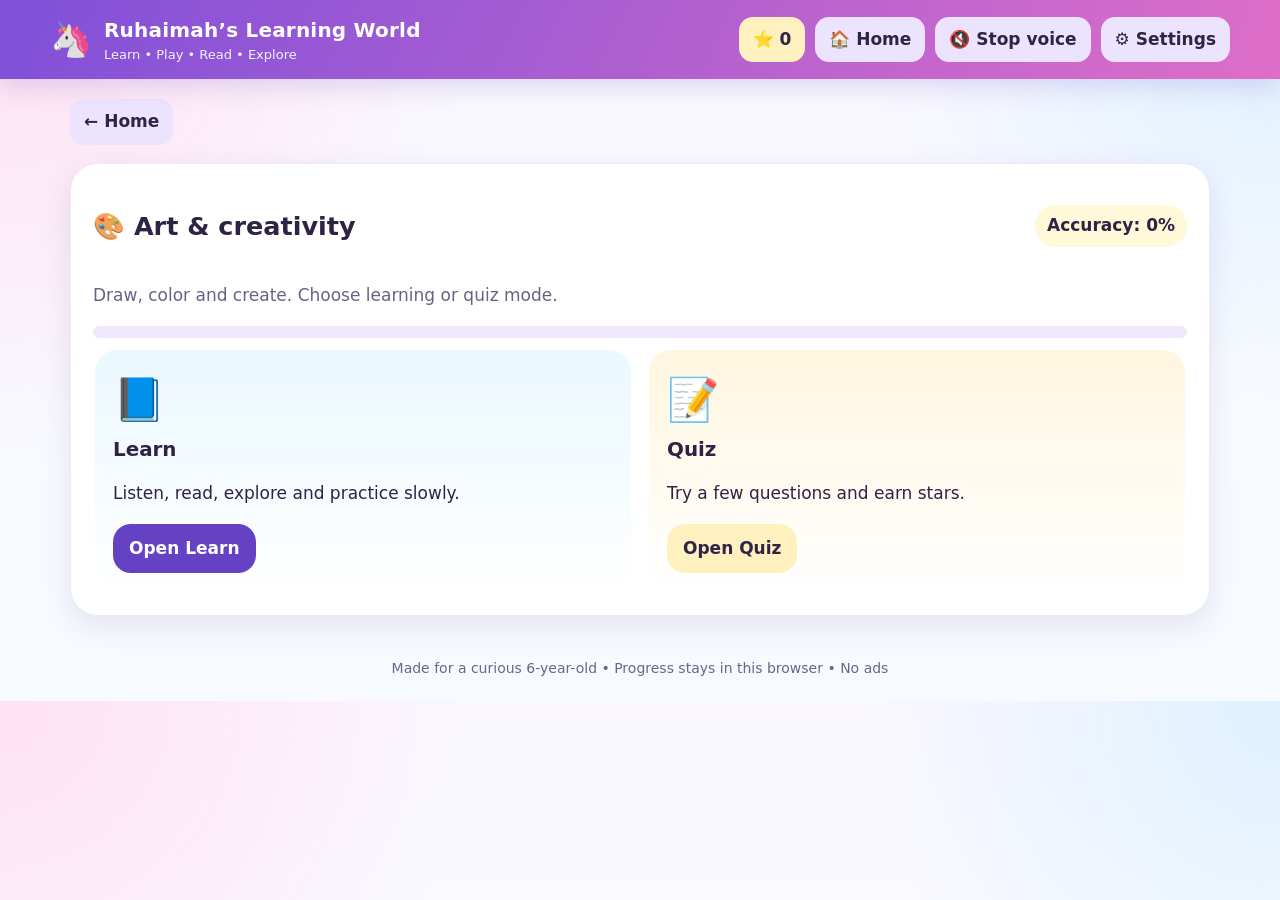
==== art.html @ 1693e175 "Add files via upload" ====
<!doctype html>
<html lang="en">
<head>
<meta charset="utf-8" />
<meta name="viewport" content="width=device-width, initial-scale=1" />
<title>Art | Ruhaimah’s Learning World</title>
<link rel="stylesheet" href="style.css">
</head>
<body data-subject="art">
<header>
  <div class="topbar">
    <div class="brand">
      <div class="logo">🦄</div>
      <div>
        <div class="title">Ruhaimah’s Learning World</div>
        <div class="sub">Learn • Play • Read • Explore</div>
      </div>
    </div>
    <div class="top-actions">
      <button class="btn small gold" id="starsBtn" onclick="openDashboard()">⭐ 0</button>
      <button class="btn small" onclick="goHome()">🏠 Home</button>
      <button class="btn small" onclick="stopSpeaking()">🔇 Stop voice</button><button class="btn small" onclick="renderSettings()">⚙️ Settings</button>
    </div>
  </div>
</header>
<main id="app"></main>
<div id="toast" class="toast"></div>
<footer>Made for a curious 6-year-old • Progress stays in this browser • No ads</footer>
<script src="app.js"></script>
</body>
</html>
---- style.css ----
:root{
    --bg:#f8f5ff;--ink:#2e2345;--muted:#6b6185;--pink:#ffd8ef;--lav:#eadfff;--blue:#dff3ff;--mint:#ddf6ea;--gold:#fff0c9;--card:#ffffff;--shadow:0 10px 30px rgba(82,57,130,.12);
  }
  *{box-sizing:border-box}
  html,body{margin:0;padding:0;background:
    radial-gradient(circle at top left,#ffe1f2 0,transparent 32%),
    radial-gradient(circle at top right,#dff1ff 0,transparent 28%),
    linear-gradient(180deg,#faf7ff,#f7fbff 70%);
    color:var(--ink);font:17px/1.5 system-ui,-apple-system,Segoe UI,Roboto,sans-serif}
  button,input,select,textarea{font:inherit}
  a{color:#5d3fb6}
  header{position:sticky;top:0;z-index:20;background:linear-gradient(115deg,#7f50d9,#de6ec8);color:#fff;padding:14px 18px;box-shadow:0 8px 24px rgba(93,63,182,.18)}
  .topbar{max-width:1180px;margin:0 auto;display:flex;gap:14px;align-items:center;justify-content:space-between;flex-wrap:wrap}
  .brand{display:flex;align-items:center;gap:12px}
  .brand .logo{font-size:34px}
  .brand .title{font-weight:800;font-size:20px;letter-spacing:.2px}
  .brand .sub{font-size:13px;opacity:.92}
  .top-actions{display:flex;gap:10px;align-items:center;flex-wrap:wrap}
  main{max-width:1180px;margin:0 auto;padding:20px}
  .hero{background:linear-gradient(135deg,#fde3f5,#e7ebff 56%,#dcf8ec);border:2px solid #fff;border-radius:32px;padding:26px;box-shadow:var(--shadow);position:relative;overflow:hidden}
  .hero::after{content:'🦄';position:absolute;right:2%;bottom:-4%;font-size:min(18vw,180px);opacity:.9}
  .hero h1{font-size:clamp(30px,4.7vw,54px);margin:0 0 8px;max-width:75%}
  .hero p{max-width:68%;margin:0;color:#4b4168}
  .hero-buttons,.row-buttons{display:flex;gap:12px;flex-wrap:wrap;margin-top:18px}
  .panel{background:var(--card);border-radius:28px;padding:22px;box-shadow:var(--shadow);margin-top:18px;border:1px solid #f0e8ff}
  .section-title{display:flex;align-items:center;gap:10px;justify-content:space-between;flex-wrap:wrap}
  h2,h3{margin:.2em 0 .4em}
  .muted{color:var(--muted)}
  .grid{display:grid;gap:14px}
  .subject-grid{grid-template-columns:repeat(auto-fit,minmax(200px,1fr));margin-top:18px}
  .subject-card{background:linear-gradient(180deg,#fff,#faf8ff);border:2px solid #fff;padding:16px;border-radius:22px;box-shadow:0 6px 0 rgba(98,81,140,.08);cursor:pointer;text-align:left;transition:transform .14s ease, box-shadow .14s ease}
  .subject-card:hover{transform:translateY(-2px);box-shadow:0 10px 20px rgba(98,81,140,.12)}
  .subject-card .emoji{font-size:38px;display:block;margin-bottom:8px}
  .subject-card small{display:block;color:var(--muted);margin-top:6px}
  .stat-grid{grid-template-columns:repeat(auto-fit,minmax(150px,1fr));margin-top:12px}
  .stat{background:#faf7ff;border-radius:20px;padding:16px;border:1px solid #eee4ff}
  .stat b{font-size:26px;display:block}
  .btn{border:0;border-radius:18px;padding:12px 16px;font-weight:800;cursor:pointer;min-height:48px;color:#2f2447;background:#ece4ff}
  .btn:hover{filter:brightness(.98)}
  .btn.primary{background:#6542c4;color:#fff}
  .btn.secondary{background:#dbf3e8}
  .btn.warn{background:#ffe4db}
  .btn.gold{background:#fff0bf}
  .btn.small{padding:10px 14px;min-height:42px;border-radius:14px}
  .pill{display:inline-flex;align-items:center;gap:8px;padding:8px 12px;border-radius:999px;background:#fff8d9;font-weight:700}
  .crumbs{display:flex;gap:10px;flex-wrap:wrap;margin-bottom:10px}
  .learn-quiz{display:grid;grid-template-columns:repeat(auto-fit,minmax(240px,1fr));gap:14px;margin-top:10px}
  .mode-card{padding:18px;border-radius:24px;border:2px solid #fff;background:linear-gradient(180deg,#fff,#fafcff)}
  .mode-card.learn{background:linear-gradient(180deg,#eaf8ff,#ffffff)}
  .mode-card.quiz{background:linear-gradient(180deg,#fff6df,#ffffff)}
  .bigicon{font-size:42px}
  .lesson-grid{display:grid;grid-template-columns:repeat(auto-fit,minmax(180px,1fr));gap:12px;margin-top:12px}
  .lesson-card{background:#faf7ff;border-radius:20px;padding:14px;border:1px solid #efe6ff}
  .story-box{background:#fff8de;border-radius:18px;padding:18px;font-size:1.18rem;line-height:1.7}
  .choice-grid{display:grid;gap:10px;margin:16px 0}
  .choice{width:100%;text-align:left;background:#f3efff;border:2px solid #e8ddff;border-radius:16px;padding:14px;cursor:pointer;font-weight:700}
  .choice.good{background:#dcf8e2;border-color:#afe5bf}
  .choice.bad{background:#ffe1de;border-color:#f5b8b1}
  .feedback{min-height:28px;font-weight:800}
  .progress{height:12px;background:#efe8fa;border-radius:999px;overflow:hidden;margin:6px 0 10px}
  .progress > i{display:block;height:100%;background:linear-gradient(90deg,#52c48e,#3ca7cf);width:0}
  .tabs{display:flex;gap:10px;flex-wrap:wrap;margin:10px 0}
  .tab{background:#f4efff;border:1px solid #eadfff;border-radius:16px;padding:10px 14px;cursor:pointer;font-weight:700}
  .tab.active{background:#6542c4;color:#fff;border-color:#6542c4}
  .toolbar{display:flex;gap:10px;flex-wrap:wrap;align-items:center;margin-top:10px}
  .map-card{background:#eaf7ff;border-radius:22px;padding:14px;overflow:auto}
  .legend{display:flex;gap:8px;flex-wrap:wrap;margin-top:10px}
  .legend .chip{display:inline-block;padding:6px 10px;border-radius:999px;font-size:14px;font-weight:700}
  .planet-row{display:flex;gap:14px;overflow:auto;padding:8px 0}
  .planet{min-width:120px;background:#19204c;color:#fff;border-radius:22px;padding:12px;text-align:center;border:2px solid #273170}
  .orb{width:56px;height:56px;border-radius:50%;margin:4px auto 10px;box-shadow:inset -10px -8px 14px rgba(0,0,0,.28),0 0 10px rgba(255,255,255,.25)}
  .body-wrap{display:grid;grid-template-columns:minmax(260px,440px) 1fr;gap:18px;align-items:start}
  .svg-box{background:#eef9ff;border-radius:24px;padding:16px}
  .label-list{display:grid;grid-template-columns:repeat(auto-fit,minmax(150px,1fr));gap:10px}
  .body-btn{padding:12px;border-radius:16px;border:1px solid #e3dbff;background:#faf7ff;font-weight:700;cursor:pointer;text-align:left}
  .body-btn.active{background:#dcf8e2;border-color:#afe5bf}
  .canvas-wrap{border:2px dashed #e7d8ff;border-radius:18px;padding:10px;background:#fff}
  canvas{width:100%;max-width:640px;touch-action:none;border:2px solid #e5ddf7;border-radius:18px;background:#fff}
  .alphabet-grid{display:grid;grid-template-columns:repeat(auto-fit,minmax(90px,1fr));gap:10px}
  .alphabet-grid button{padding:14px 10px;border-radius:18px;background:#e4f7ea;border:1px solid #d3efdd;font-size:30px;font-weight:800;cursor:pointer}
  .rhyme-card{background:#fff8de;border:1px solid #ffedbd;border-radius:20px;padding:16px}
  .rhyme-card pre{white-space:pre-wrap;font:inherit;line-height:1.7;margin:0}
  .checklist{display:grid;gap:8px}
  .check{display:flex;align-items:center;gap:10px;padding:10px 12px;border-radius:14px;background:#f8f5ff}
  .toast{position:fixed;right:18px;bottom:18px;background:#31254b;color:#fff;padding:12px 16px;border-radius:14px;box-shadow:0 10px 22px rgba(0,0,0,.18);opacity:0;transform:translateY(12px);transition:.22s;pointer-events:none}
  .toast.show{opacity:1;transform:translateY(0)}
  .settings-grid{display:grid;grid-template-columns:repeat(auto-fit,minmax(220px,1fr));gap:14px}
  .tiny{font-size:13px;color:var(--muted)}
  .inline-select{padding:10px 12px;border-radius:14px;border:1px solid #ddd3f5;background:#fff}
  .skeleton-tip{background:#effbf2;border-radius:16px;padding:12px}
  footer{text-align:center;padding:22px;color:#6d6488;font-size:14px}
  @media (max-width:900px){.hero h1,.hero p{max-width:100%}.hero::after{opacity:.25;font-size:88px;bottom:2%;right:4%}.body-wrap{grid-template-columns:1fr}.brand .sub{display:none}}
  @media (max-width:560px){main{padding:14px}header{padding:12px}.hero{padding:20px}.subject-grid{grid-template-columns:1fr 1fr}.top-actions{width:100%;justify-content:space-between}}
.story-grid{grid-template-columns:repeat(auto-fit,minmax(200px,1fr))}.story-tile,.planet-card{border:2px solid white;border-radius:22px;background:#f5efff;padding:10px;cursor:pointer;text-align:left;overflow:hidden}.story-tile strong,.story-tile small,.planet-card strong,.planet-card small{display:block;padding:4px 8px}.story-art{display:block;width:100%;border-radius:16px}.story-layout{display:grid;grid-template-columns:1fr 1fr;gap:18px;align-items:start}.story-line{display:block;border:0;background:transparent;text-align:left;padding:10px 6px;cursor:pointer;width:100%;font-size:clamp(20px,3vw,27px);color:#30254b}.story-line:hover{background:#ffefbb;border-radius:10px}.story-line span{font-size:15px}.planet-grid{grid-template-columns:repeat(auto-fit,minmax(155px,1fr));margin-top:14px}.planet-card{background:#1c244a;color:white;text-align:center}.planet-picture{width:100%;max-width:155px;display:block;margin:auto}.planet-card small{color:#e2e9ff;font-size:14px}.space-intro{display:flex;align-items:center;gap:16px;background:#eaf5ff;padding:16px;border-radius:20px}.fact{padding:15px;background:#f4efff;border-radius:18px;margin:12px 0}button:focus-visible{outline:3px solid #e49d32;outline-offset:2px}button:disabled{cursor:default;opacity:.7}button[hidden]{display:none!important}@media(max-width:650px){.story-layout{grid-template-columns:1fr}.story-grid{grid-template-columns:repeat(2,minmax(0,1fr))}.planet-grid{grid-template-columns:repeat(2,minmax(0,1fr))}}

.play-stars{display:flex;gap:8px;flex-wrap:wrap;margin:16px 0}.play-stars button{font-size:32px}.mini-board{display:grid;grid-template-columns:repeat(5,1fr);max-width:320px;margin:12px 0}.mini-board button{aspect-ratio:1;border-radius:0;font-size:30px;padding:0}.btn:disabled{opacity:.6}button:focus-visible{outline:3px solid #7353c9;outline-offset:3px}
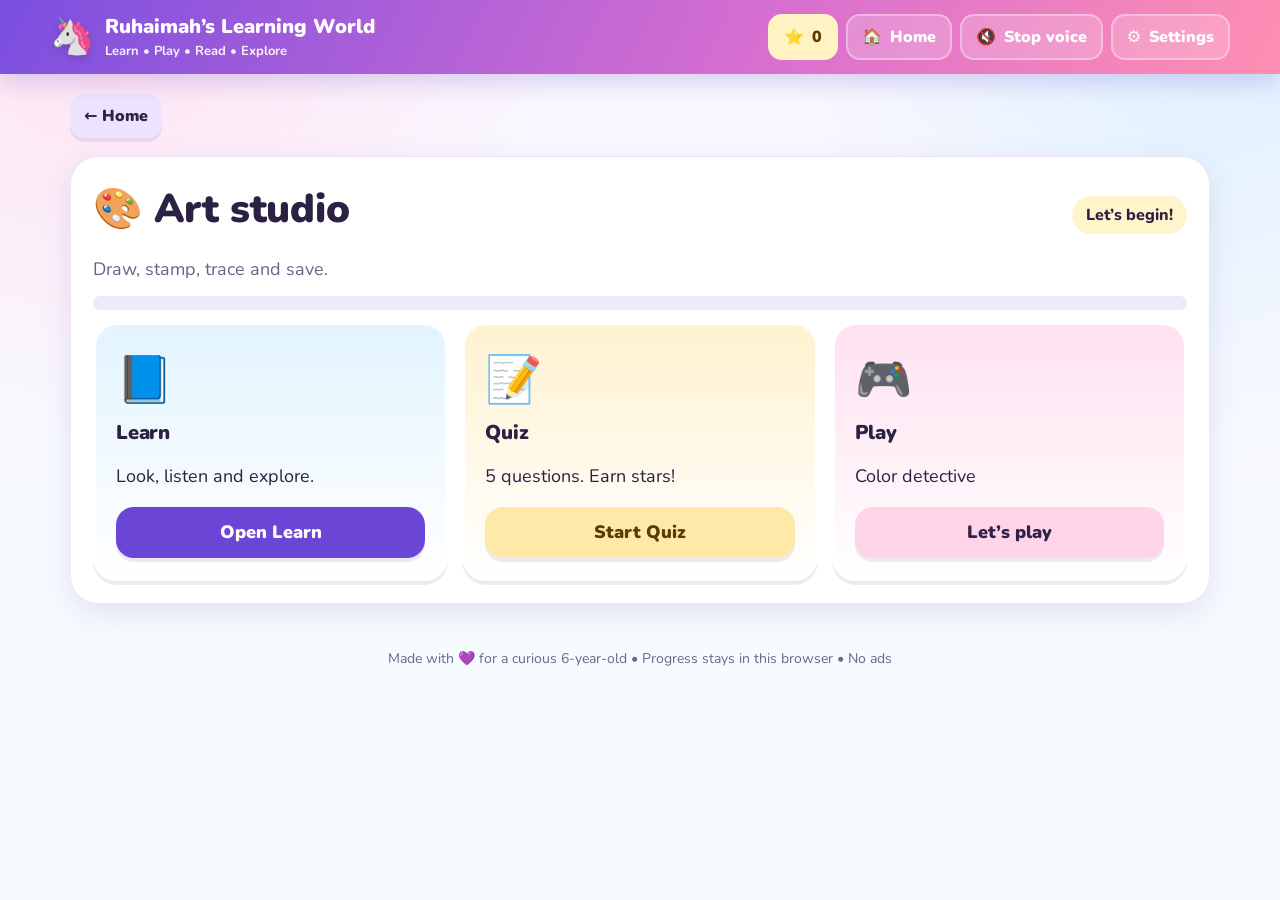
==== commit b0f2d668: "Add files via upload" ====
--- a/art.html
+++ b/art.html
@@ -1,31 +1,34 @@
 <!doctype html>
 <html lang="en">
 <head>
-<meta charset="utf-8" />
-<meta name="viewport" content="width=device-width, initial-scale=1" />
+<meta charset="utf-8">
+<meta name="viewport" content="width=device-width, initial-scale=1, viewport-fit=cover">
+<meta name="theme-color" content="#7b4fe0">
 <title>Art | Ruhaimah’s Learning World</title>
+<link rel="icon" href="data:image/svg+xml,<svg xmlns=%22http://www.w3.org/2000/svg%22 viewBox=%220 0 100 100%22><text y=%22.9em%22 font-size=%2290%22>🦄</text></svg>">
+<link rel="preconnect" href="https://fonts.googleapis.com">
+<link rel="preconnect" href="https://fonts.gstatic.com" crossorigin>
+<link href="https://fonts.googleapis.com/css2?family=Nunito:wght@600;700;800;900&display=swap" rel="stylesheet">
 <link rel="stylesheet" href="style.css">
 </head>
 <body data-subject="art">
 <header>
   <div class="topbar">
-    <div class="brand">
-      <div class="logo">🦄</div>
-      <div>
-        <div class="title">Ruhaimah’s Learning World</div>
-        <div class="sub">Learn • Play • Read • Explore</div>
-      </div>
-    </div>
-    <div class="top-actions">
-      <button class="btn small gold" id="starsBtn" onclick="openDashboard()">⭐ 0</button>
-      <button class="btn small" onclick="goHome()">🏠 Home</button>
-      <button class="btn small" onclick="stopSpeaking()">🔇 Stop voice</button><button class="btn small" onclick="renderSettings()">⚙️ Settings</button>
-    </div>
+    <button class="brand" onclick="goHome()" aria-label="Go to home page">
+      <span class="logo">🦄</span>
+      <span><span class="title" style="display:block">Ruhaimah’s Learning World</span><span class="sub" style="display:block">Learn • Play • Read • Explore</span></span>
+    </button>
+    <nav class="top-actions">
+      <button class="btn small gold" id="starsBtn" onclick="openDashboard()" aria-label="My stars and progress">⭐ 0</button>
+      <button class="btn small" onclick="goHome()" aria-label="Home">🏠 <span class="lbl">Home</span></button>
+      <button class="btn small" id="stopBtn" onclick="stopSpeaking()" aria-label="Stop the voice">🔇 <span class="lbl">Stop voice</span></button>
+      <button class="btn small" onclick="renderSettings()" aria-label="Settings">⚙️ <span class="lbl">Settings</span></button>
+    </nav>
   </div>
 </header>
 <main id="app"></main>
-<div id="toast" class="toast"></div>
-<footer>Made for a curious 6-year-old • Progress stays in this browser • No ads</footer>
+<div id="toast" class="toast" role="status" aria-live="polite"></div>
+<footer>Made with 💜 for a curious 6-year-old • Progress stays in this browser • No ads</footer>
 <script src="app.js"></script>
 </body>
 </html>
--- a/style.css
+++ b/style.css
@@ -1,97 +1,317 @@
-
-  :root{
-    --bg:#f8f5ff;--ink:#2e2345;--muted:#6b6185;--pink:#ffd8ef;--lav:#eadfff;--blue:#dff3ff;--mint:#ddf6ea;--gold:#fff0c9;--card:#ffffff;--shadow:0 10px 30px rgba(82,57,130,.12);
-  }
-  *{box-sizing:border-box}
-  html,body{margin:0;padding:0;background:
-    radial-gradient(circle at top left,#ffe1f2 0,transparent 32%),
-    radial-gradient(circle at top right,#dff1ff 0,transparent 28%),
-    linear-gradient(180deg,#faf7ff,#f7fbff 70%);
-    color:var(--ink);font:17px/1.5 system-ui,-apple-system,Segoe UI,Roboto,sans-serif}
-  button,input,select,textarea{font:inherit}
-  a{color:#5d3fb6}
-  header{position:sticky;top:0;z-index:20;background:linear-gradient(115deg,#7f50d9,#de6ec8);color:#fff;padding:14px 18px;box-shadow:0 8px 24px rgba(93,63,182,.18)}
-  .topbar{max-width:1180px;margin:0 auto;display:flex;gap:14px;align-items:center;justify-content:space-between;flex-wrap:wrap}
-  .brand{display:flex;align-items:center;gap:12px}
-  .brand .logo{font-size:34px}
-  .brand .title{font-weight:800;font-size:20px;letter-spacing:.2px}
-  .brand .sub{font-size:13px;opacity:.92}
-  .top-actions{display:flex;gap:10px;align-items:center;flex-wrap:wrap}
-  main{max-width:1180px;margin:0 auto;padding:20px}
-  .hero{background:linear-gradient(135deg,#fde3f5,#e7ebff 56%,#dcf8ec);border:2px solid #fff;border-radius:32px;padding:26px;box-shadow:var(--shadow);position:relative;overflow:hidden}
-  .hero::after{content:'🦄';position:absolute;right:2%;bottom:-4%;font-size:min(18vw,180px);opacity:.9}
-  .hero h1{font-size:clamp(30px,4.7vw,54px);margin:0 0 8px;max-width:75%}
-  .hero p{max-width:68%;margin:0;color:#4b4168}
-  .hero-buttons,.row-buttons{display:flex;gap:12px;flex-wrap:wrap;margin-top:18px}
-  .panel{background:var(--card);border-radius:28px;padding:22px;box-shadow:var(--shadow);margin-top:18px;border:1px solid #f0e8ff}
-  .section-title{display:flex;align-items:center;gap:10px;justify-content:space-between;flex-wrap:wrap}
-  h2,h3{margin:.2em 0 .4em}
-  .muted{color:var(--muted)}
-  .grid{display:grid;gap:14px}
-  .subject-grid{grid-template-columns:repeat(auto-fit,minmax(200px,1fr));margin-top:18px}
-  .subject-card{background:linear-gradient(180deg,#fff,#faf8ff);border:2px solid #fff;padding:16px;border-radius:22px;box-shadow:0 6px 0 rgba(98,81,140,.08);cursor:pointer;text-align:left;transition:transform .14s ease, box-shadow .14s ease}
-  .subject-card:hover{transform:translateY(-2px);box-shadow:0 10px 20px rgba(98,81,140,.12)}
-  .subject-card .emoji{font-size:38px;display:block;margin-bottom:8px}
-  .subject-card small{display:block;color:var(--muted);margin-top:6px}
-  .stat-grid{grid-template-columns:repeat(auto-fit,minmax(150px,1fr));margin-top:12px}
-  .stat{background:#faf7ff;border-radius:20px;padding:16px;border:1px solid #eee4ff}
-  .stat b{font-size:26px;display:block}
-  .btn{border:0;border-radius:18px;padding:12px 16px;font-weight:800;cursor:pointer;min-height:48px;color:#2f2447;background:#ece4ff}
-  .btn:hover{filter:brightness(.98)}
-  .btn.primary{background:#6542c4;color:#fff}
-  .btn.secondary{background:#dbf3e8}
-  .btn.warn{background:#ffe4db}
-  .btn.gold{background:#fff0bf}
-  .btn.small{padding:10px 14px;min-height:42px;border-radius:14px}
-  .pill{display:inline-flex;align-items:center;gap:8px;padding:8px 12px;border-radius:999px;background:#fff8d9;font-weight:700}
-  .crumbs{display:flex;gap:10px;flex-wrap:wrap;margin-bottom:10px}
-  .learn-quiz{display:grid;grid-template-columns:repeat(auto-fit,minmax(240px,1fr));gap:14px;margin-top:10px}
-  .mode-card{padding:18px;border-radius:24px;border:2px solid #fff;background:linear-gradient(180deg,#fff,#fafcff)}
-  .mode-card.learn{background:linear-gradient(180deg,#eaf8ff,#ffffff)}
-  .mode-card.quiz{background:linear-gradient(180deg,#fff6df,#ffffff)}
-  .bigicon{font-size:42px}
-  .lesson-grid{display:grid;grid-template-columns:repeat(auto-fit,minmax(180px,1fr));gap:12px;margin-top:12px}
-  .lesson-card{background:#faf7ff;border-radius:20px;padding:14px;border:1px solid #efe6ff}
-  .story-box{background:#fff8de;border-radius:18px;padding:18px;font-size:1.18rem;line-height:1.7}
-  .choice-grid{display:grid;gap:10px;margin:16px 0}
-  .choice{width:100%;text-align:left;background:#f3efff;border:2px solid #e8ddff;border-radius:16px;padding:14px;cursor:pointer;font-weight:700}
-  .choice.good{background:#dcf8e2;border-color:#afe5bf}
-  .choice.bad{background:#ffe1de;border-color:#f5b8b1}
-  .feedback{min-height:28px;font-weight:800}
-  .progress{height:12px;background:#efe8fa;border-radius:999px;overflow:hidden;margin:6px 0 10px}
-  .progress > i{display:block;height:100%;background:linear-gradient(90deg,#52c48e,#3ca7cf);width:0}
-  .tabs{display:flex;gap:10px;flex-wrap:wrap;margin:10px 0}
-  .tab{background:#f4efff;border:1px solid #eadfff;border-radius:16px;padding:10px 14px;cursor:pointer;font-weight:700}
-  .tab.active{background:#6542c4;color:#fff;border-color:#6542c4}
-  .toolbar{display:flex;gap:10px;flex-wrap:wrap;align-items:center;margin-top:10px}
-  .map-card{background:#eaf7ff;border-radius:22px;padding:14px;overflow:auto}
-  .legend{display:flex;gap:8px;flex-wrap:wrap;margin-top:10px}
-  .legend .chip{display:inline-block;padding:6px 10px;border-radius:999px;font-size:14px;font-weight:700}
-  .planet-row{display:flex;gap:14px;overflow:auto;padding:8px 0}
-  .planet{min-width:120px;background:#19204c;color:#fff;border-radius:22px;padding:12px;text-align:center;border:2px solid #273170}
-  .orb{width:56px;height:56px;border-radius:50%;margin:4px auto 10px;box-shadow:inset -10px -8px 14px rgba(0,0,0,.28),0 0 10px rgba(255,255,255,.25)}
-  .body-wrap{display:grid;grid-template-columns:minmax(260px,440px) 1fr;gap:18px;align-items:start}
-  .svg-box{background:#eef9ff;border-radius:24px;padding:16px}
-  .label-list{display:grid;grid-template-columns:repeat(auto-fit,minmax(150px,1fr));gap:10px}
-  .body-btn{padding:12px;border-radius:16px;border:1px solid #e3dbff;background:#faf7ff;font-weight:700;cursor:pointer;text-align:left}
-  .body-btn.active{background:#dcf8e2;border-color:#afe5bf}
-  .canvas-wrap{border:2px dashed #e7d8ff;border-radius:18px;padding:10px;background:#fff}
-  canvas{width:100%;max-width:640px;touch-action:none;border:2px solid #e5ddf7;border-radius:18px;background:#fff}
-  .alphabet-grid{display:grid;grid-template-columns:repeat(auto-fit,minmax(90px,1fr));gap:10px}
-  .alphabet-grid button{padding:14px 10px;border-radius:18px;background:#e4f7ea;border:1px solid #d3efdd;font-size:30px;font-weight:800;cursor:pointer}
-  .rhyme-card{background:#fff8de;border:1px solid #ffedbd;border-radius:20px;padding:16px}
-  .rhyme-card pre{white-space:pre-wrap;font:inherit;line-height:1.7;margin:0}
-  .checklist{display:grid;gap:8px}
-  .check{display:flex;align-items:center;gap:10px;padding:10px 12px;border-radius:14px;background:#f8f5ff}
-  .toast{position:fixed;right:18px;bottom:18px;background:#31254b;color:#fff;padding:12px 16px;border-radius:14px;box-shadow:0 10px 22px rgba(0,0,0,.18);opacity:0;transform:translateY(12px);transition:.22s;pointer-events:none}
-  .toast.show{opacity:1;transform:translateY(0)}
-  .settings-grid{display:grid;grid-template-columns:repeat(auto-fit,minmax(220px,1fr));gap:14px}
-  .tiny{font-size:13px;color:var(--muted)}
-  .inline-select{padding:10px 12px;border-radius:14px;border:1px solid #ddd3f5;background:#fff}
-  .skeleton-tip{background:#effbf2;border-radius:16px;padding:12px}
-  footer{text-align:center;padding:22px;color:#6d6488;font-size:14px}
-  @media (max-width:900px){.hero h1,.hero p{max-width:100%}.hero::after{opacity:.25;font-size:88px;bottom:2%;right:4%}.body-wrap{grid-template-columns:1fr}.brand .sub{display:none}}
-  @media (max-width:560px){main{padding:14px}header{padding:12px}.hero{padding:20px}.subject-grid{grid-template-columns:1fr 1fr}.top-actions{width:100%;justify-content:space-between}}
-.story-grid{grid-template-columns:repeat(auto-fit,minmax(200px,1fr))}.story-tile,.planet-card{border:2px solid white;border-radius:22px;background:#f5efff;padding:10px;cursor:pointer;text-align:left;overflow:hidden}.story-tile strong,.story-tile small,.planet-card strong,.planet-card small{display:block;padding:4px 8px}.story-art{display:block;width:100%;border-radius:16px}.story-layout{display:grid;grid-template-columns:1fr 1fr;gap:18px;align-items:start}.story-line{display:block;border:0;background:transparent;text-align:left;padding:10px 6px;cursor:pointer;width:100%;font-size:clamp(20px,3vw,27px);color:#30254b}.story-line:hover{background:#ffefbb;border-radius:10px}.story-line span{font-size:15px}.planet-grid{grid-template-columns:repeat(auto-fit,minmax(155px,1fr));margin-top:14px}.planet-card{background:#1c244a;color:white;text-align:center}.planet-picture{width:100%;max-width:155px;display:block;margin:auto}.planet-card small{color:#e2e9ff;font-size:14px}.space-intro{display:flex;align-items:center;gap:16px;background:#eaf5ff;padding:16px;border-radius:20px}.fact{padding:15px;background:#f4efff;border-radius:18px;margin:12px 0}button:focus-visible{outline:3px solid #e49d32;outline-offset:2px}button:disabled{cursor:default;opacity:.7}button[hidden]{display:none!important}@media(max-width:650px){.story-layout{grid-template-columns:1fr}.story-grid{grid-template-columns:repeat(2,minmax(0,1fr))}.planet-grid{grid-template-columns:repeat(2,minmax(0,1fr))}}
-
-.play-stars{display:flex;gap:8px;flex-wrap:wrap;margin:16px 0}.play-stars button{font-size:32px}.mini-board{display:grid;grid-template-columns:repeat(5,1fr);max-width:320px;margin:12px 0}.mini-board button{aspect-ratio:1;border-radius:0;font-size:30px;padding:0}.btn:disabled{opacity:.6}button:focus-visible{outline:3px solid #7353c9;outline-offset:3px}
+/* Ruhaimah's Learning World — v4 styles */
+:root{
+  --bg:#fbf8ff;--ink:#2b2142;--muted:#6c6287;--line:#ece4fb;
+  --purple:#6b46d6;--purple-d:#5233b5;--pink:#ff6fae;--mint:#3cc48a;--sky:#3aa8e8;--sun:#ffc23d;--coral:#ff7a6b;
+  --card:#ffffff;--soft:#f6f1ff;
+  --shadow:0 10px 30px rgba(82,57,130,.12);--shadow-s:0 4px 0 rgba(82,57,130,.10);
+  --r-lg:28px;--r-md:20px;--r-sm:14px;
+  --font:"Nunito","Baloo 2",ui-rounded,"SF Pro Rounded",system-ui,-apple-system,"Segoe UI",Roboto,sans-serif;
+}
+*{box-sizing:border-box}
+html{scroll-behavior:smooth}
+html,body{margin:0;padding:0;color:var(--ink);font:18px/1.5 var(--font);
+  background:radial-gradient(circle at 8% 0,#ffe3f2 0,transparent 30%),radial-gradient(circle at 95% 4%,#dff1ff 0,transparent 28%),linear-gradient(180deg,#faf6ff,#f6fbff 70%);background-attachment:fixed;min-height:100vh}
+button,input,select,textarea{font:inherit;color:inherit}
+a{color:var(--purple)}
+h1,h2,h3{line-height:1.2;margin:.15em 0 .45em;font-weight:900;letter-spacing:-.2px}
+h1{font-size:clamp(26px,3.6vw,40px)}
+h2{font-size:clamp(21px,2.6vw,28px)}
+h3{font-size:20px}
+p{margin:.3em 0 .7em}
+
+/* Header */
+header{position:sticky;top:0;z-index:30;background:linear-gradient(115deg,#7b4fe0,#d86fd0 60%,#ff8fb1);color:#fff;padding:10px 16px;box-shadow:0 8px 24px rgba(93,63,182,.22)}
+.topbar{max-width:1180px;margin:0 auto;display:flex;gap:12px;align-items:center;justify-content:space-between;flex-wrap:wrap}
+.brand{display:flex;align-items:center;gap:10px;cursor:pointer;background:none;border:0;color:#fff;padding:0;text-align:left}
+.brand .logo{font-size:36px;filter:drop-shadow(0 3px 4px rgba(0,0,0,.15));animation:bob 3s ease-in-out infinite}
+.brand .title{font-weight:900;font-size:20px}
+.brand .sub{font-size:13px;opacity:.92;font-weight:700}
+.top-actions{display:flex;gap:8px;align-items:center;flex-wrap:wrap}
+header .btn{background:rgba(255,255,255,.2);color:#fff;box-shadow:none;border:2px solid rgba(255,255,255,.35)}
+header .btn:hover{background:rgba(255,255,255,.32)}
+header .btn.gold{background:#fff3c4;color:#5a3d00;border-color:#fff3c4}
+#stopBtn.speaking{background:#fff;color:var(--purple);animation:pulse 1.1s ease-in-out infinite}
+
+main{max-width:1180px;margin:0 auto;padding:20px;min-height:60vh}
+footer{text-align:center;padding:24px;color:#6d6488;font-size:14px}
+
+/* Buttons */
+.btn{border:0;border-radius:18px;padding:12px 18px;font-weight:900;cursor:pointer;min-height:50px;color:#2f2447;background:#ece4ff;box-shadow:var(--shadow-s);transition:transform .12s ease,filter .12s ease,box-shadow .12s;display:inline-flex;align-items:center;justify-content:center;gap:8px;touch-action:manipulation}
+.btn:hover{filter:brightness(1.03);transform:translateY(-1px)}
+.btn:active{transform:translateY(2px);box-shadow:0 1px 0 rgba(82,57,130,.1)}
+.btn.primary{background:var(--purple);color:#fff}
+.btn.secondary{background:#d6f5e6;color:#145c3c}
+.btn.warn{background:#ffe1da;color:#8a2a17}
+.btn.gold{background:#ffe9a8;color:#5a3d00}
+.btn.sky{background:#d9efff;color:#11507a}
+.btn.small{padding:9px 14px;min-height:44px;border-radius:14px;font-size:16px}
+.btn.big{font-size:22px;min-height:64px;padding:14px 24px;border-radius:22px}
+.btn:disabled{opacity:.55;cursor:default;transform:none}
+button:focus-visible,[tabindex]:focus-visible{outline:4px solid #ffb648;outline-offset:3px}
+button[hidden]{display:none!important}
+.speak-btn{border:0;background:#fff;border-radius:50%;width:46px;height:46px;font-size:22px;cursor:pointer;box-shadow:var(--shadow-s);flex:none}
+.speak-btn:hover{transform:scale(1.06)}
+
+/* Panels & layout */
+.panel{background:var(--card);border-radius:var(--r-lg);padding:22px;box-shadow:var(--shadow);margin-top:18px;border:1px solid var(--line);animation:rise .35s ease both}
+.section-title{display:flex;align-items:center;gap:10px;justify-content:space-between;flex-wrap:wrap}
+.muted{color:var(--muted)}
+.tiny{font-size:13px;color:var(--muted)}
+.grid{display:grid;gap:14px}
+.crumbs{display:flex;gap:10px;flex-wrap:wrap;margin-bottom:6px;align-items:center}
+.row-buttons,.hero-buttons{display:flex;gap:10px;flex-wrap:wrap;margin-top:14px;align-items:center}
+.pill{display:inline-flex;align-items:center;gap:6px;padding:7px 14px;border-radius:999px;background:#fff4cc;font-weight:800;font-size:16px}
+.pill.mint{background:#dcf7ea}
+.pill.sky{background:#dcefff}
+
+/* Hero */
+.hero{background:linear-gradient(135deg,#fde0f3,#e6e9ff 55%,#d9f7ea);border:3px solid #fff;border-radius:34px;padding:28px;box-shadow:var(--shadow);position:relative;overflow:hidden;animation:rise .35s ease both}
+.hero::after{content:'🦄';position:absolute;right:3%;bottom:-6%;font-size:min(17vw,170px);animation:bob 4s ease-in-out infinite}
+.hero::before{content:'✨';position:absolute;right:22%;top:12%;font-size:40px;animation:twinkle 2.4s ease-in-out infinite}
+.hero h1{font-size:clamp(30px,4.8vw,54px);margin:0 0 6px;max-width:72%}
+.hero p{max-width:62%;margin:0;color:#4b4168;font-weight:700}
+.next-sticker{margin-top:14px;max-width:420px}
+
+/* Subject cards */
+.subject-grid{grid-template-columns:repeat(auto-fill,minmax(190px,1fr));margin-top:10px}
+.subject-card{position:relative;border:3px solid #fff;padding:16px;border-radius:24px;box-shadow:0 6px 0 rgba(98,81,140,.09);cursor:pointer;text-align:left;transition:transform .15s ease,box-shadow .15s ease;min-height:150px;display:flex;flex-direction:column}
+.subject-card:hover{transform:translateY(-4px) rotate(-.5deg);box-shadow:0 14px 24px rgba(98,81,140,.16)}
+.subject-card .emoji{font-size:44px;display:block;margin-bottom:6px;transition:transform .2s}
+.subject-card:hover .emoji{transform:scale(1.15) rotate(-6deg)}
+.subject-card strong{font-size:19px;font-weight:900}
+.subject-card small{display:block;color:#5d5378;margin-top:4px;font-weight:700;font-size:14px}
+.subject-card .mini-bar{margin-top:auto;padding-top:10px}
+.subject-card .new-badge{position:absolute;top:10px;right:10px;background:var(--pink);color:#fff;font-size:12px;font-weight:900;padding:3px 9px;border-radius:999px}
+
+/* Stats */
+.stat-grid{grid-template-columns:repeat(auto-fit,minmax(150px,1fr));margin-top:12px}
+.stat{background:var(--soft);border-radius:20px;padding:14px 16px;border:1px solid var(--line);font-weight:700;color:var(--muted)}
+.stat b{font-size:30px;display:block;color:var(--ink)}
+
+/* Daily path */
+.path{display:grid;grid-template-columns:repeat(auto-fit,minmax(170px,1fr));gap:12px;margin-top:10px}
+.path-step{background:var(--soft);border:2px solid var(--line);border-radius:22px;padding:14px;display:flex;flex-direction:column;gap:6px}
+.path-step.done{background:#e3f8ec;border-color:#b5e9cd}
+.path-step .num{width:34px;height:34px;border-radius:50%;display:grid;place-items:center;background:var(--purple);color:#fff;font-weight:900}
+.path-step.done .num{background:var(--mint)}
+.path-step .btn{margin-top:auto}
+
+/* Modes */
+.mode-grid{display:grid;grid-template-columns:repeat(auto-fit,minmax(220px,1fr));gap:14px;margin-top:12px}
+.mode-card{padding:20px;border-radius:24px;border:3px solid #fff;box-shadow:var(--shadow-s);display:flex;flex-direction:column;gap:4px}
+.mode-card.learn{background:linear-gradient(180deg,#e2f4ff,#fff)}
+.mode-card.quiz{background:linear-gradient(180deg,#fff2d1,#fff)}
+.mode-card.play{background:linear-gradient(180deg,#ffe1f0,#fff)}
+.mode-card .btn{margin-top:auto}
+.bigicon{font-size:46px}
+
+/* Lessons */
+.lesson-grid{display:grid;grid-template-columns:repeat(auto-fill,minmax(220px,1fr));gap:12px;margin-top:12px}
+.lesson-card{background:var(--soft);border-radius:22px;padding:16px;border:2px solid var(--line);display:flex;flex-direction:column;gap:4px}
+.lesson-card .row-buttons{margin-top:auto;padding-top:6px}
+.lesson-card .big-emoji{font-size:40px}
+.story-box{background:#fff8de;border-radius:20px;padding:16px;font-size:1.15rem;line-height:1.7;border:2px solid #ffecb3}
+.fact{padding:16px;background:#f4efff;border-radius:20px;margin:12px 0;border:2px solid var(--line)}
+
+/* Tabs */
+.tabs{display:flex;gap:8px;flex-wrap:wrap;margin:10px 0}
+.tab{background:#f4efff;border:2px solid #eadfff;border-radius:16px;padding:10px 16px;cursor:pointer;font-weight:800;min-height:46px}
+.tab.active{background:var(--purple);color:#fff;border-color:var(--purple)}
+.toolbar{display:flex;gap:8px;flex-wrap:wrap;align-items:center;margin-top:10px}
+
+/* Progress */
+.progress{height:14px;background:#efe8fa;border-radius:999px;overflow:hidden;margin:6px 0 10px}
+.progress>i{display:block;height:100%;background:linear-gradient(90deg,#52c48e,#3ca7cf);width:0;border-radius:999px;transition:width .4s ease}
+.quiz-dots{display:flex;gap:8px;margin:6px 0 12px}
+.quiz-dots span{width:18px;height:18px;border-radius:50%;background:#ece4fb;border:2px solid #fff;box-shadow:0 0 0 1px #e2d8f7}
+.quiz-dots span.right{background:var(--mint)}
+.quiz-dots span.wrong{background:#ffb2a6}
+.quiz-dots span.now{background:var(--sun);transform:scale(1.2)}
+
+/* Choices */
+.question{display:flex;gap:12px;align-items:center;margin:6px 0}
+.question h2{margin:0}
+.q-visual{font-size:44px;letter-spacing:4px;margin:8px 0;line-height:1.3;word-break:break-word}
+.choice-grid{display:grid;grid-template-columns:repeat(auto-fit,minmax(180px,1fr));gap:12px;margin:16px 0}
+.choice{width:100%;text-align:center;background:#f3efff;border:3px solid #e8ddff;border-radius:20px;padding:16px;cursor:pointer;font-weight:900;font-size:22px;min-height:70px;transition:transform .12s,background .2s;box-shadow:var(--shadow-s)}
+.choice:hover:not(:disabled){transform:translateY(-2px);background:#ebe3ff}
+.choice.good{background:#d4f6df;border-color:#7fd8a0;animation:pop .35s ease}
+.choice.bad{background:#ffe1de;border-color:#f5b8b1;animation:shake .35s ease}
+.feedback{min-height:32px;font-weight:900;font-size:20px}
+.feedback.good{color:#1c7c4c}.feedback.bad{color:#a43a2a}
+
+/* Story */
+.story-grid{grid-template-columns:repeat(auto-fill,minmax(190px,1fr))}
+.story-tile,.planet-card{border:3px solid #fff;border-radius:22px;background:#f5efff;padding:10px;cursor:pointer;text-align:left;overflow:hidden;box-shadow:var(--shadow-s);transition:transform .15s}
+.story-tile:hover,.planet-card:hover{transform:translateY(-3px)}
+.story-tile strong,.story-tile small,.planet-card strong,.planet-card small{display:block;padding:4px 8px}
+.story-tile .done-mark{float:right;color:var(--mint)}
+.story-art{display:block;width:100%;border-radius:16px}
+.story-layout{display:grid;grid-template-columns:1fr 1fr;gap:18px;align-items:start}
+.story-line{display:block;border:0;background:transparent;text-align:left;padding:10px 8px;cursor:pointer;width:100%;font-size:clamp(22px,3vw,28px);color:#30254b;border-radius:12px;font-weight:800;transition:background .2s}
+.story-line:hover{background:#ffefbb}
+.story-line.reading,.rhyme-line.reading{background:#ffe08a;box-shadow:0 0 0 3px #ffd05a inset}
+.story-line span{font-size:16px}
+
+/* Alphabet */
+.alphabet-grid{display:grid;grid-template-columns:repeat(auto-fill,minmax(92px,1fr));gap:10px}
+.alpha{padding:10px 6px;border-radius:18px;background:#e4f7ea;border:2px solid #d3efdd;cursor:pointer;display:flex;flex-direction:column;align-items:center;transition:transform .12s}
+.alpha:nth-child(3n+2){background:#fff1d3;border-color:#ffe6ad}
+.alpha:nth-child(3n){background:#e7eaff;border-color:#d7dcff}
+.alpha:hover{transform:scale(1.06)}
+.alpha b{font-size:32px;line-height:1.1}
+.alpha span{font-size:26px}
+
+/* Planets */
+.planet-grid{grid-template-columns:repeat(auto-fill,minmax(150px,1fr));margin-top:14px}
+.planet-card{background:#1c244a;color:white;text-align:center}
+.planet-picture{width:100%;max-width:150px;display:block;margin:auto}
+.planet-card small{color:#e2e9ff;font-size:14px}
+.space-intro{display:flex;align-items:center;gap:16px;background:#eaf5ff;padding:16px;border-radius:20px}
+
+/* Body */
+.body-wrap{display:grid;grid-template-columns:minmax(260px,420px) 1fr;gap:18px;align-items:start}
+.svg-box{background:#eef9ff;border-radius:24px;padding:16px}
+.label-list{display:grid;grid-template-columns:repeat(auto-fill,minmax(140px,1fr));gap:10px}
+.body-btn{padding:12px;border-radius:16px;border:2px solid #e3dbff;background:#faf7ff;font-weight:800;cursor:pointer;text-align:left;min-height:50px}
+.body-btn.active,.body-btn.good{background:#dcf8e2;border-color:#afe5bf}
+.body-btn.bad{background:#ffe1de;border-color:#f5b8b1}
+.skeleton-tip{background:#effbf2;border-radius:16px;padding:12px;margin-top:10px}
+
+/* Maps */
+.map-card{background:#eaf7ff;border-radius:22px;padding:14px;overflow:auto}
+.map-card path{transition:filter .15s}
+.map-card path:hover{filter:brightness(.92)}
+.legend{display:flex;gap:8px;flex-wrap:wrap;margin-top:10px}
+.legend .chip{display:inline-block;padding:6px 10px;border-radius:999px;font-size:14px;font-weight:800}
+
+/* Rhymes */
+.rhyme-card{background:#fff8de;border:2px solid #ffedbd;border-radius:22px;padding:16px;display:flex;flex-direction:column}
+.rhyme-card .rhyme-emoji{font-size:40px}
+.rhyme-line{display:block;padding:3px 8px;border-radius:10px;transition:background .2s;font-weight:700}
+
+/* Art */
+.art-layout{display:grid;grid-template-columns:1fr 230px;gap:16px;align-items:start}
+.canvas-stack{position:relative;width:100%;max-width:760px;aspect-ratio:16/10.5;border:3px solid #e5ddf7;border-radius:20px;background:#fff;overflow:hidden;touch-action:none}
+.canvas-stack canvas{position:absolute;inset:0;width:100%;height:100%;touch-action:none}
+#guideCanvas{pointer-events:none}
+.art-tools{display:flex;flex-direction:column;gap:12px}
+.swatches{display:grid;grid-template-columns:repeat(5,1fr);gap:8px}
+.swatch{aspect-ratio:1;border-radius:50%;border:4px solid #fff;box-shadow:0 0 0 2px #e2d8f7;cursor:pointer}
+.swatch.active{box-shadow:0 0 0 4px var(--purple);transform:scale(1.08)}
+.sizes{display:flex;gap:8px}
+.size-btn{flex:1;height:48px;border-radius:14px;border:2px solid #e2d8f7;background:#fff;cursor:pointer;display:grid;place-items:center}
+.size-btn i{display:block;border-radius:50%;background:var(--ink)}
+.size-btn.active,.tool-btn.active{border-color:var(--purple);background:#efe8ff}
+.stamps{display:grid;grid-template-columns:repeat(4,1fr);gap:6px}
+.tool-btn{font-size:24px;height:48px;border-radius:14px;border:2px solid #e2d8f7;background:#fff;cursor:pointer}
+
+/* Games: tic-tac-toe */
+.ttt-wrap{display:grid;grid-template-columns:minmax(280px,440px) 1fr;gap:22px;align-items:start}
+.ttt-board{display:grid;grid-template-columns:repeat(3,1fr);gap:10px;background:linear-gradient(135deg,#c9b5ff,#ffb5d9);padding:10px;border-radius:28px;box-shadow:var(--shadow);aspect-ratio:1;position:relative}
+.ttt-cell{border:0;border-radius:20px;background:#fff;font-size:clamp(46px,11vw,86px);cursor:pointer;display:grid;place-items:center;transition:background .15s,transform .12s;aspect-ratio:1;padding:0;line-height:1}
+.ttt-cell:hover:not(:disabled){background:#fbf6ff;transform:scale(.97)}
+.ttt-cell:disabled{cursor:default;opacity:1}
+.ttt-cell .mark{animation:stamp .3s cubic-bezier(.3,1.6,.5,1) both;display:block}
+.ttt-cell.win{background:#fff3b8;animation:glow 1s ease-in-out infinite alternate}
+.ttt-status{font-size:26px;font-weight:900;margin:6px 0 10px;min-height:40px}
+.score-row{display:grid;grid-template-columns:repeat(3,1fr);gap:10px;margin:10px 0}
+.score{background:var(--soft);border-radius:18px;padding:10px;text-align:center;font-weight:800;border:2px solid var(--line)}
+.score b{display:block;font-size:30px}
+.score.turn{border-color:var(--purple);background:#efe8ff}
+.seg{display:flex;flex-wrap:wrap;gap:6px;background:var(--soft);padding:6px;border-radius:18px;border:2px solid var(--line)}
+.seg button{flex:1;border:0;background:transparent;border-radius:13px;padding:9px 10px;font-weight:800;cursor:pointer;min-height:44px;white-space:nowrap}
+.seg button.active{background:#fff;box-shadow:var(--shadow-s);color:var(--purple)}
+.setting-label{font-weight:900;margin:12px 0 6px;display:block}
+
+/* Memory game */
+.memory-grid{display:grid;grid-template-columns:repeat(4,1fr);gap:10px;max-width:520px}
+.mem-card{aspect-ratio:1;border:0;border-radius:18px;cursor:pointer;font-size:clamp(30px,8vw,52px);background:linear-gradient(135deg,#8c6cf0,#e47fd0);color:transparent;transition:transform .3s,background .2s;box-shadow:var(--shadow-s)}
+.mem-card.open,.mem-card.matched{background:#fff;color:inherit;transform:rotateY(180deg)}
+.mem-card.open>span,.mem-card.matched>span{display:inline-block;transform:rotateY(180deg)}
+.mem-card.matched{background:#e2f8eb}
+
+/* Chess */
+.chess-wrap{display:grid;grid-template-columns:minmax(260px,420px) 1fr;gap:18px;align-items:start}
+.board{display:grid;border-radius:14px;overflow:hidden;border:6px solid #8a6bd1;box-shadow:var(--shadow);aspect-ratio:1}
+.board button{border:0;font-size:clamp(26px,6vw,46px);cursor:pointer;display:grid;place-items:center;padding:0;aspect-ratio:1;position:relative}
+.board .light{background:#f4e7ce}.board .dark{background:#b7a0df}
+.board .can::after{content:'';width:30%;height:30%;border-radius:50%;background:rgba(60,196,138,.75)}
+.board .hit{background:#9fe3bf!important}
+.board .miss{background:#ffc3b9!important}
+.piece-pick{display:grid;grid-template-columns:repeat(3,1fr);gap:8px}
+.piece-pick button{font-size:20px}
+.piece-pick .big{font-size:34px;display:block}
+.mini-board{display:grid;grid-template-columns:repeat(5,1fr);max-width:320px;margin:12px 0;border-radius:12px;overflow:hidden}
+.mini-board button{aspect-ratio:1;border:0;font-size:30px;padding:0;cursor:pointer}
+
+/* Play zone */
+.play-stars{display:flex;gap:8px;flex-wrap:wrap;margin:14px 0}
+.play-stars button{font-size:38px;border:0;background:#fff8dd;border-radius:16px;width:62px;height:62px;cursor:pointer;transition:transform .15s}
+.play-stars button:disabled{background:#e2f8eb;transform:scale(.92)}
+.built{min-height:66px;font-size:30px;font-weight:900;letter-spacing:2px}
+.ten-frame{display:grid;grid-template-columns:repeat(5,64px);gap:6px;margin:12px 0}
+.ten-frame button{width:64px;height:64px;border-radius:14px;border:2px dashed #cdbff0;background:#fff;font-size:34px;cursor:pointer;padding:0}
+.ten-frame button.on{border-style:solid;background:#fff6d6}
+.big-number{font-size:64px;font-weight:900;color:var(--purple);line-height:1}
+
+/* Settings */
+.settings-grid{display:grid;grid-template-columns:repeat(auto-fit,minmax(240px,1fr));gap:14px}
+.inline-select{padding:10px 12px;border-radius:14px;border:2px solid #ddd3f5;background:#fff;width:100%;min-height:48px}
+input[type=range]{width:100%;accent-color:var(--purple);height:32px}
+.switch{display:flex;align-items:center;gap:10px;font-weight:800;cursor:pointer;min-height:44px}
+.switch input{width:24px;height:24px;accent-color:var(--purple)}
+.voice-list{display:grid;gap:8px;max-height:320px;overflow:auto;margin-top:8px}
+.voice-row{display:flex;align-items:center;gap:10px;padding:8px 10px;border-radius:14px;background:var(--soft);border:2px solid transparent}
+.voice-row.active{border-color:var(--purple);background:#efe8ff}
+.voice-row .name{flex:1;font-weight:800;font-size:16px}
+.voice-row .tag{font-size:12px;background:#dcf7ea;color:#145c3c;border-radius:999px;padding:2px 8px;font-weight:900}
+.checklist{display:grid;gap:8px}
+.check{display:flex;align-items:center;gap:10px;padding:10px 12px;border-radius:14px;background:var(--soft);font-weight:700}
+table.dash{width:100%;border-collapse:collapse}
+table.dash th,table.dash td{text-align:left;padding:10px 8px;border-bottom:1px solid var(--line)}
+.sticker-shelf{display:flex;flex-wrap:wrap;gap:8px;font-size:38px}
+.sticker-shelf .locked{filter:grayscale(1);opacity:.25}
+
+/* Toast & celebrations */
+.toast{position:fixed;left:50%;bottom:22px;background:#31254b;color:#fff;padding:12px 20px;border-radius:999px;box-shadow:0 10px 22px rgba(0,0,0,.2);opacity:0;transform:translate(-50%,14px);transition:.22s;pointer-events:none;font-weight:800;z-index:60;max-width:90vw;text-align:center}
+.toast.show{opacity:1;transform:translate(-50%,0)}
+.confetti{position:fixed;top:-40px;z-index:70;pointer-events:none;font-size:28px;animation:fall linear forwards}
+.star-fly{position:fixed;z-index:70;pointer-events:none;font-size:34px;transition:transform .8s cubic-bezier(.5,-.3,.6,1),opacity .8s}
+.celebrate{text-align:center;padding:10px 0}
+.celebrate .big{font-size:80px;animation:pop .6s ease}
+
+@keyframes bob{0%,100%{transform:translateY(0)}50%{transform:translateY(-8px)}}
+@keyframes twinkle{0%,100%{opacity:.3;transform:scale(.8)}50%{opacity:1;transform:scale(1.15)}}
+@keyframes rise{from{opacity:0;transform:translateY(10px)}to{opacity:1;transform:none}}
+@keyframes pop{0%{transform:scale(.8)}60%{transform:scale(1.08)}100%{transform:scale(1)}}
+@keyframes shake{0%,100%{transform:translateX(0)}25%{transform:translateX(-6px)}75%{transform:translateX(6px)}}
+@keyframes pulse{0%,100%{box-shadow:0 0 0 0 rgba(255,255,255,.7)}50%{box-shadow:0 0 0 8px rgba(255,255,255,0)}}
+@keyframes stamp{from{transform:scale(2.2);opacity:0}to{transform:scale(1);opacity:1}}
+@keyframes glow{from{box-shadow:0 0 0 0 #ffd54a inset}to{box-shadow:0 0 0 8px #ffd54a inset}}
+@keyframes fall{to{transform:translateY(110vh) rotate(540deg)}}
+
+@media (prefers-reduced-motion:reduce){*,*::before,*::after{animation:none!important;transition:none!important}}
+@media (max-width:900px){
+  .hero h1,.hero p{max-width:100%}
+  .hero::after{opacity:.22;font-size:110px;bottom:2%;right:4%}
+  .body-wrap,.ttt-wrap,.chess-wrap,.art-layout{grid-template-columns:1fr}
+  .brand .sub{display:none}
+  .art-tools{flex-direction:row;flex-wrap:wrap}
+  .art-tools>*{flex:1 1 220px}
+}
+@media (max-width:650px){
+  .story-layout{grid-template-columns:1fr}
+  .story-grid,.planet-grid{grid-template-columns:repeat(2,minmax(0,1fr))}
+  .ten-frame{grid-template-columns:repeat(5,1fr)}.ten-frame button{width:auto;aspect-ratio:1;height:auto}
+}
+@media (max-width:560px){
+  main{padding:12px}header{padding:8px 12px}.hero{padding:20px}
+  .subject-grid{grid-template-columns:1fr 1fr}
+  .subject-card{min-height:130px;padding:12px}
+  .top-actions{width:100%;justify-content:space-between}
+  header .btn .lbl{display:none}
+  .brand .title{font-size:17px}
+  .choice{font-size:19px;min-height:62px}
+}
+@media print{header,footer,.crumbs{display:none}}
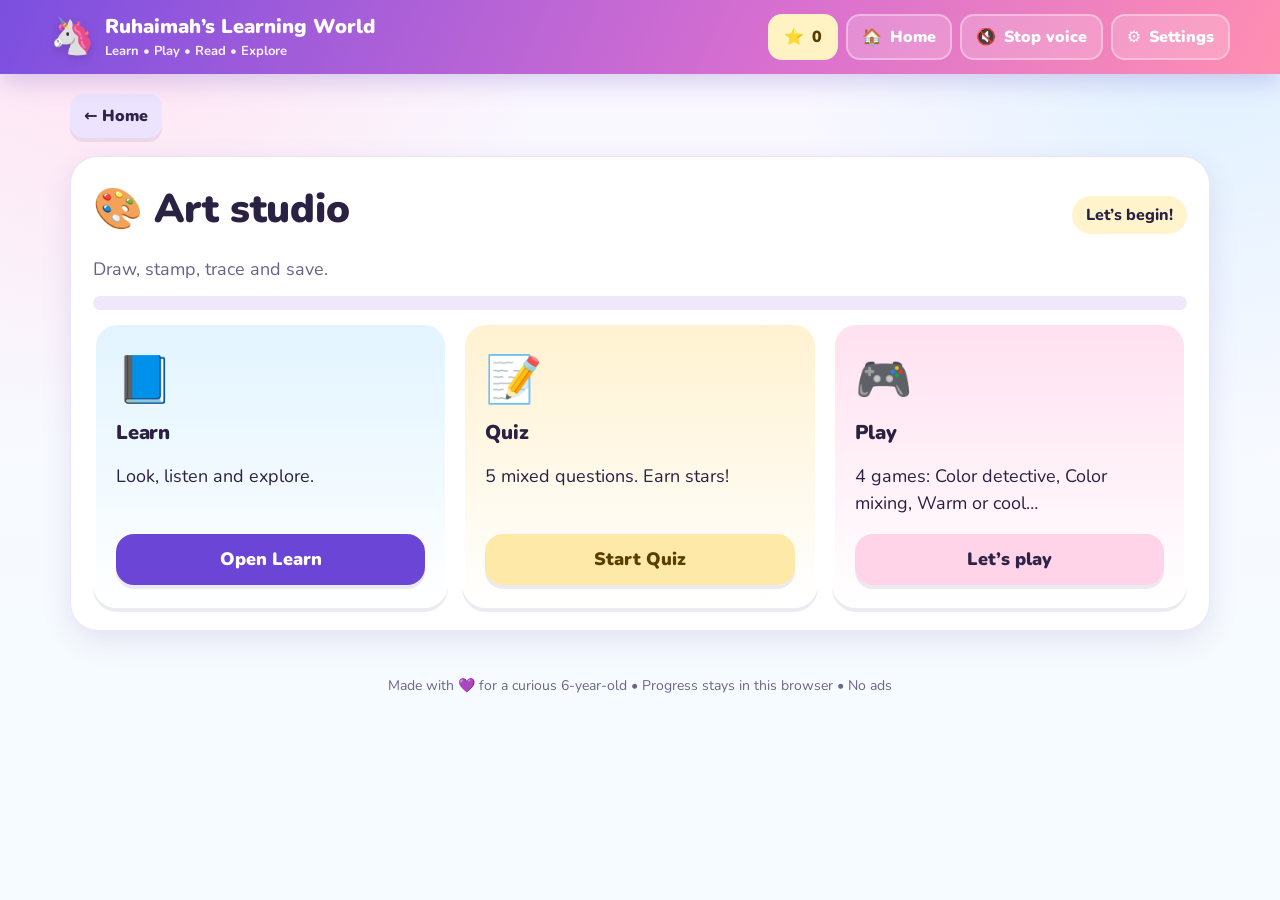
==== commit 426a5c8c: "Add files via upload" ====
--- a/art.html
+++ b/art.html
@@ -8,7 +8,7 @@
 <link rel="icon" href="data:image/svg+xml,<svg xmlns=%22http://www.w3.org/2000/svg%22 viewBox=%220 0 100 100%22><text y=%22.9em%22 font-size=%2290%22>🦄</text></svg>">
 <link rel="preconnect" href="https://fonts.googleapis.com">
 <link rel="preconnect" href="https://fonts.gstatic.com" crossorigin>
-<link href="https://fonts.googleapis.com/css2?family=Nunito:wght@600;700;800;900&display=swap" rel="stylesheet">
+<link href="https://fonts.googleapis.com/css2?family=Nunito:wght@600;700;800;900&family=Noto+Sans+Bengali:wght@500;700&family=Noto+Naskh+Arabic:wght@500;700&display=swap" rel="stylesheet">
 <link rel="stylesheet" href="style.css">
 </head>
 <body data-subject="art">
--- a/style.css
+++ b/style.css
@@ -89,7 +89,7 @@
 .stat b{font-size:30px;display:block;color:var(--ink)}
 
 /* Daily path */
-.path{display:grid;grid-template-columns:repeat(auto-fit,minmax(170px,1fr));gap:12px;margin-top:10px}
+.path{display:grid;grid-template-columns:repeat(auto-fit,minmax(150px,1fr));gap:12px;margin-top:10px}
 .path-step{background:var(--soft);border:2px solid var(--line);border-radius:22px;padding:14px;display:flex;flex-direction:column;gap:6px}
 .path-step.done{background:#e3f8ec;border-color:#b5e9cd}
 .path-step .num{width:34px;height:34px;border-radius:50%;display:grid;place-items:center;background:var(--purple);color:#fff;font-weight:900}
@@ -151,7 +151,7 @@
 .story-line{display:block;border:0;background:transparent;text-align:left;padding:10px 8px;cursor:pointer;width:100%;font-size:clamp(22px,3vw,28px);color:#30254b;border-radius:12px;font-weight:800;transition:background .2s}
 .story-line:hover{background:#ffefbb}
 .story-line.reading,.rhyme-line.reading{background:#ffe08a;box-shadow:0 0 0 3px #ffd05a inset}
-.story-line span{font-size:16px}
+.story-line span:not(.w){font-size:16px}
 
 /* Alphabet */
 .alphabet-grid{display:grid;grid-template-columns:repeat(auto-fill,minmax(92px,1fr));gap:10px}
@@ -279,7 +279,7 @@
 .confetti{position:fixed;top:-40px;z-index:70;pointer-events:none;font-size:28px;animation:fall linear forwards}
 .star-fly{position:fixed;z-index:70;pointer-events:none;font-size:34px;transition:transform .8s cubic-bezier(.5,-.3,.6,1),opacity .8s}
 .celebrate{text-align:center;padding:10px 0}
-.celebrate .big{font-size:80px;animation:pop .6s ease}
+.celebrate div.big{font-size:80px;animation:pop .6s ease}
 
 @keyframes bob{0%,100%{transform:translateY(0)}50%{transform:translateY(-8px)}}
 @keyframes twinkle{0%,100%{opacity:.3;transform:scale(.8)}50%{opacity:1;transform:scale(1.15)}}
@@ -315,3 +315,243 @@
   .choice{font-size:19px;min-height:62px}
 }
 @media print{header,footer,.crumbs{display:none}}
+
+/* Daily routine & stickers */
+.routine-list{display:grid;gap:10px;margin:14px 0}
+.routine-step{display:flex;align-items:center;gap:14px;padding:14px 16px;border-radius:22px;background:var(--soft);border:3px solid var(--line);transition:background .3s}
+.routine-step .check{width:42px;height:42px;flex:none;border-radius:50%;display:grid;place-items:center;font-weight:900;font-size:20px;background:#fff;border:3px solid #d8ccf5;color:var(--muted)}
+.routine-step .r-icon{font-size:36px}
+.routine-step .r-text{flex:1;display:flex;flex-direction:column}
+.routine-step .r-text b{font-size:20px}
+.routine-step .r-text small{color:var(--muted);font-weight:700;font-size:15px}
+.routine-step.current{border-color:var(--purple);background:#efe8ff;box-shadow:0 6px 18px rgba(107,70,214,.15)}
+.routine-step.done{background:#e3f8ec;border-color:#b5e9cd}
+.routine-step.done .check{background:var(--mint);border-color:var(--mint);color:#fff}
+.routine-step.just .check{animation:stamp .45s cubic-bezier(.3,1.6,.5,1) both}
+.mystery{display:flex;align-items:center;gap:14px;background:#fff6d6;border:3px dashed #ffd36b;border-radius:22px;padding:14px 18px}
+.mystery .gift{font-size:48px;animation:bob 2.2s ease-in-out infinite}
+.gift-step .num{background:#ffb648!important}
+.gift-btn{border:0;background:none;cursor:pointer;font-size:150px;line-height:1;display:inline-flex;flex-direction:column;align-items:center;animation:wiggle 1.2s ease-in-out infinite;margin:10px auto}
+.gift-btn span{font-size:22px;font-weight:900;color:var(--purple)}
+.reveal-pop{animation:revealPop .8s cubic-bezier(.3,1.5,.5,1) both;margin:16px 0}
+.sticker-card{display:inline-flex;flex-direction:column;align-items:center;gap:4px;padding:22px 30px;border-radius:32px;background:#fff;border:6px solid var(--frame);box-shadow:0 0 0 6px #fff,0 0 0 9px var(--frame),var(--shadow);position:relative;overflow:hidden}
+.sticker-card .s-emoji{font-size:110px;line-height:1.1;filter:drop-shadow(0 6px 6px rgba(0,0,0,.15))}
+.sticker-card b{font-size:24px}
+.sticker-card small{font-weight:900;color:var(--muted);text-transform:uppercase;letter-spacing:1px}
+.sticker-card.small{padding:12px 20px;margin:8px 0}.sticker-card.small .s-emoji{font-size:64px}.sticker-card.small b{font-size:18px}
+.sticker-card.tier-gold{background:linear-gradient(135deg,#fff8d6,#fff,#ffeaa0)}
+.sticker-card.tier-gold::after{content:'';position:absolute;inset:-50%;background:linear-gradient(115deg,transparent 40%,rgba(255,255,255,.85) 50%,transparent 60%);animation:shine 2.4s ease-in-out infinite}
+.sticker-card.tier-silver{background:linear-gradient(135deg,#eef2ff,#fff)}
+.book-row{display:grid;grid-template-columns:repeat(auto-fill,minmax(96px,1fr));gap:10px}
+.book-slot{display:flex;flex-direction:column;align-items:center;padding:10px 6px;border-radius:20px;border:3px dashed #ddd3f5;background:#faf8ff;text-align:center}
+.book-slot span{font-size:42px;opacity:.35}
+.book-slot small{font-size:12px;font-weight:800;color:var(--muted)}
+.book-slot.got{border:4px solid var(--frame);background:#fff;box-shadow:var(--shadow-s)}
+.book-slot.got span{opacity:1}
+@keyframes wiggle{0%,100%{transform:rotate(0)}20%{transform:rotate(-8deg)}40%{transform:rotate(8deg)}60%{transform:rotate(-4deg)}80%{transform:rotate(4deg)}}
+@keyframes revealPop{0%{transform:scale(0) rotate(-20deg);opacity:0}100%{transform:scale(1) rotate(0);opacity:1}}
+@keyframes shine{0%{transform:translateX(-60%)}100%{transform:translateX(60%)}}
+@media (max-width:560px){.routine-step{flex-wrap:wrap}.routine-step .btn{width:100%}.gift-btn{font-size:110px}}
+
+/* Phonics & reading-aloud */
+.mic-zone{display:flex;align-items:center;gap:14px;margin:14px 0;min-height:84px}
+.mic-btn{width:78px;height:78px;flex:none;border-radius:50%;border:0;background:linear-gradient(135deg,#ff6fae,#ff8a5b);color:#fff;font-size:36px;cursor:pointer;box-shadow:0 6px 0 #d94f86,0 10px 20px rgba(255,111,174,.35);transition:transform .12s}
+.mic-btn:active{transform:translateY(4px);box-shadow:0 2px 0 #d94f86}
+.mic-btn.listening{background:linear-gradient(135deg,#e53965,#ff5e5e);animation:micPulse 1s ease-in-out infinite}
+.mic-help{font-size:18px}
+.mic-mini{display:inline-block}
+.mic-ok{font-size:22px;font-weight:900;color:#1c7c4c;background:#e3f8ec;border-radius:18px;padding:12px 18px}
+.grownup{background:#fff6d6;border:3px dashed #ffd36b;border-radius:20px;padding:12px 16px;display:flex;flex-direction:column}
+.blend-tiles,.family-build{display:flex;align-items:center;gap:10px;flex-wrap:wrap;margin:14px 0}
+.tile{min-width:88px;height:96px;padding:0 14px;border-radius:20px;border:4px solid #e2d8f7;background:#fff;font-size:56px;font-weight:900;cursor:pointer;display:inline-grid;place-items:center;box-shadow:0 6px 0 #e2d8f7;transition:transform .15s,background .2s;color:var(--ink);font-family:var(--font)}
+.tile.on{background:#ffe08a;border-color:#ffc23d;transform:translateY(-6px) scale(1.06)}
+.tile.done{background:#e3f8ec;border-color:#7fd8a0}
+.tile.onset{background:#fff6d6;border-style:dashed;cursor:default}
+.tile.rime{background:#efe8ff;cursor:default}
+.blend-eq{font-size:44px;font-weight:900;color:var(--muted)}
+.blend-pic{font-size:78px;min-width:90px;text-align:center;animation:pop .4s ease}
+.onset-row{display:flex;flex-wrap:wrap;gap:10px}
+.onset-row .btn{min-width:70px;font-size:30px}
+.flash-card{font-size:clamp(64px,14vw,120px);font-weight:900;text-align:center;background:#fff;border:5px solid #e2d8f7;border-radius:32px;padding:30px 10px;margin:12px auto;max-width:520px;box-shadow:var(--shadow);animation:pop .35s ease;letter-spacing:2px}
+.flash-card.known{border-color:#7fd8a0;background:#f2fcf6}
+.word-cloud{display:flex;flex-wrap:wrap;gap:6px;margin-top:8px}
+.word-cloud span{padding:4px 10px;border-radius:999px;background:var(--soft);font-weight:800}
+.word-cloud span.known{background:#d4f6df}
+.read-card{display:flex;align-items:center;gap:18px;background:#fff8de;border:3px solid #ffecb3;border-radius:26px;padding:20px;margin:12px 0}
+.read-emoji{font-size:70px}
+.read-words{font-size:clamp(28px,4.5vw,44px);font-weight:900;line-height:1.6}
+.w{border-radius:10px;padding:0 4px;transition:background .25s,color .25s;cursor:pointer}
+.w.heard{background:#bff0d2;color:#11663c}
+.w.missed{background:#ffd9b3;color:#8a3b00}
+.story-line .w{cursor:inherit}
+details summary{cursor:pointer;font-weight:800;margin:6px 0}
+@keyframes micPulse{0%,100%{box-shadow:0 0 0 0 rgba(229,57,101,.6)}50%{box-shadow:0 0 0 18px rgba(229,57,101,0)}}
+@media (max-width:560px){.tile{min-width:66px;height:76px;font-size:42px}.blend-pic{font-size:60px}.read-card{flex-direction:column;text-align:center}}
+
+/* Skeleton */
+.skeleton-box{text-align:center}
+.skeleton-svg{max-width:340px;max-height:78vh;display:block;margin:auto}
+.bone-g{cursor:pointer;transition:filter .2s}
+.bone-g:hover{filter:brightness(.96) drop-shadow(0 0 4px #ffd27a)}
+.bone-g.sel{filter:drop-shadow(0 0 7px #ffc23d)}
+.bone-g:focus{outline:none}.bone-g:focus-visible{filter:drop-shadow(0 0 6px #6b46d6)}
+.hl-ring>*{fill:none;stroke:#ff9f1c;stroke-width:5;stroke-dasharray:10 7;animation:ringPulse 1.4s ease-in-out infinite}
+@keyframes ringPulse{0%,100%{opacity:1;stroke-width:5}50%{opacity:.45;stroke-width:7}}
+
+/* Math playground */
+.math-tip{display:flex;align-items:center;gap:12px;background:#fff6d6;border:2px solid #ffe6a0;border-radius:18px;padding:10px 14px;margin:6px 0 14px;font-weight:700}
+.count-field{display:flex;flex-wrap:wrap;gap:10px;margin:12px 0;max-width:720px}
+.count-obj{position:relative;width:70px;height:70px;border-radius:18px;border:3px solid #eee6ff;background:#fff;font-size:40px;cursor:pointer;transition:transform .2s,opacity .4s,background .2s;padding:0}
+.count-obj:hover{transform:scale(1.06)}
+.count-obj.counted{background:#e3f8ec;border-color:#9fe0bb}
+.count-obj.picked{border-color:var(--purple);transform:scale(1.1)}
+.count-obj.paired{border-color:#cdbff0}
+.count-obj i,.count-obj .num{position:absolute;top:-8px;right:-8px;background:var(--purple);color:#fff;font-style:normal;font-size:14px;font-weight:900;border-radius:999px;min-width:26px;height:26px;display:grid;place-items:center;padding:0 6px}
+.count-obj.gone{opacity:0;transform:translateY(-40px) scale(.4) rotate(20deg);pointer-events:none}
+.m-groups{display:flex;align-items:center;gap:14px;flex-wrap:wrap;margin:8px 0}
+.m-group{display:flex;flex-wrap:wrap;gap:4px;max-width:260px;font-size:36px;background:#f6f1ff;border-radius:18px;padding:8px 10px;justify-content:center}
+.m-group.joined{max-width:560px}
+.m-obj{display:inline-block;border-radius:10px;transition:background .2s,transform .2s}
+.m-obj.reading{background:#ffe08a;transform:scale(1.15)}
+.m-op{font-size:36px}
+.choice .m-group{background:transparent;font-size:28px;margin:auto}
+.hundred{display:grid;grid-template-columns:repeat(10,1fr);gap:5px;max-width:620px;margin:10px 0}
+.hundred button{aspect-ratio:1.25;border:2px solid #eee6ff;background:#fff;border-radius:10px;font-weight:900;font-size:17px;cursor:pointer;padding:0;transition:background .2s,transform .15s}
+.hundred button:hover{background:#f6f1ff}
+.hundred button.hit{background:#bff0d2;border-color:#7fd8a0;animation:pop .3s ease}
+.hundred button.miss{background:#ffd0c8;animation:shake .35s ease}
+.hundred button.sing{background:#ffe08a;transform:scale(1.15)}
+.skip-seq{font-size:22px;font-weight:900;color:var(--purple);min-height:34px}
+.nline{overflow-x:auto;padding:52px 26px 34px}
+.nl-track{position:relative;height:5px;background:#8b6cf0;border-radius:3px;min-width:480px}
+.nl-tick{position:absolute;top:-6px;width:3px;height:17px;background:#8b6cf0;transform:translateX(-50%)}
+.nl-tick b{position:absolute;top:20px;left:50%;transform:translateX(-50%);font-size:15px}
+.frog{position:absolute;top:-48px;font-size:36px;transform:translateX(-50%);transition:left .4s cubic-bezier(.3,1.5,.5,1)}
+.frog.hop{animation:frogHop .4s ease}
+@keyframes frogHop{50%{top:-78px}}
+.gator-row{display:flex;gap:22px;align-items:center;font-size:64px;font-weight:900;margin:8px 0}
+.gator-q{font-size:44px}
+.choice .sym{font-size:40px;display:block;line-height:1}
+.shape-cards{grid-template-columns:repeat(auto-fill,minmax(150px,1fr))}
+.shape-card{cursor:pointer;align-items:center;text-align:center;font-family:var(--font)}
+.shape-card h3{margin:6px 0 0}
+.shape-card small{color:var(--muted);font-weight:700}
+.shape-svg{display:block;margin:auto}
+.pat-build{display:flex;flex-wrap:wrap;gap:6px;min-height:64px;font-size:40px;background:#f6f1ff;border-radius:18px;padding:10px;margin:8px 0}
+.make10{display:grid;grid-template-columns:repeat(4,90px);gap:10px;margin:10px 0}
+.m10{height:90px;border-radius:20px;border:3px solid #e2d8f7;background:#fff;font-size:42px;font-weight:900;cursor:pointer;box-shadow:var(--shadow-s);transition:transform .2s,opacity .4s}
+.m10.picked{border-color:var(--purple);background:#efe8ff;transform:scale(1.07)}
+.m10.done{background:#bff0d2;border-color:#7fd8a0;opacity:.55;transform:scale(.9)}
+.m10.miss{background:#ffd0c8;animation:shake .35s ease}
+.bond{display:inline-flex;flex-direction:column;align-items:center;margin:8px 0}
+.bond-box{width:84px;height:84px;border-radius:50%;display:grid;place-items:center;font-size:40px;font-weight:900;background:#fff;border:4px solid #8b6cf0}
+.bond-box.q{background:#fff3b8;border-style:dashed;color:var(--purple)}
+.bond-parts{display:flex;gap:48px}
+.bond-legs{display:flex;gap:40px;height:30px}
+.bond-legs span{width:4px;background:#8b6cf0;border-radius:2px}
+.bond-legs span:first-child{transform:rotate(35deg)}.bond-legs span:last-child{transform:rotate(-35deg)}
+@media (max-width:560px){.count-obj{width:56px;height:56px;font-size:32px}.hundred button{font-size:13px}.make10{grid-template-columns:repeat(4,1fr)}.gator-row{font-size:48px}}
+.choice.emoji-choice{font-size:46px;line-height:1.1}
+
+/* ---------- v5: engines, world map, alphabets, extras ---------- */
+.activity-strip{display:flex;flex-wrap:wrap;gap:8px;align-items:center}
+.activity-strip b{margin-right:4px}
+.game-tabs .tab{font-size:16px}
+.big-emo{font-size:40px;line-height:1.1}
+.big-digit{font-size:38px;font-weight:900}
+.swatch-dot{display:inline-block;width:46px;height:46px;border-radius:50%;border:3px solid #fff;box-shadow:0 0 0 2px #d8ccf5;vertical-align:middle}
+.dots{color:var(--purple);letter-spacing:2px;font-size:18px;word-break:break-all;display:block}
+.flag-img{height:46px;border-radius:6px;box-shadow:0 0 0 2px #e2d8f7;display:block;margin:auto}
+/* sort */
+.sort-item{display:flex;flex-direction:column;align-items:center;justify-content:center;min-height:130px;background:#fff8de;border:3px dashed #ffd36b;border-radius:24px;margin:10px auto;max-width:280px;font-size:22px;animation:pop .3s ease}
+.sort-item .si-emoji{font-size:64px;line-height:1.1}
+.sort-item .si-emoji svg{width:80px;height:80px}
+.sort-bins{display:grid;grid-template-columns:repeat(auto-fit,minmax(150px,1fr));gap:12px;margin:12px 0}
+.sort-bin{border:3px solid #e2d8f7;background:#faf7ff;border-radius:24px;min-height:150px;padding:12px;cursor:pointer;display:flex;flex-direction:column;align-items:center;gap:8px;transition:transform .15s,background .2s;font-family:var(--font)}
+.sort-bin:hover{transform:translateY(-2px)}
+.sort-bin .bin-head{font-size:22px;font-weight:900}
+.sort-bin .bin-items{display:flex;flex-wrap:wrap;gap:4px;justify-content:center;font-size:26px}
+.sort-bin .bin-items svg{width:32px;height:32px}.sort-bin .bin-items .swatch-dot{width:28px;height:28px}.sort-bin .bin-items .big-digit{font-size:20px}
+.sort-bin.ok{background:#d4f6df;border-color:#7fd8a0}
+.sort-bin.no{background:#ffe1de;border-color:#f5b8b1;animation:shake .35s ease}
+/* match */
+.match-cols{display:grid;grid-template-columns:1fr 1fr;gap:16px;max-width:720px}
+.match-col{display:flex;flex-direction:column;gap:10px}
+.match-card{min-height:70px;border:3px solid #e2d8f7;background:#fff;border-radius:20px;font-size:20px;font-weight:800;cursor:pointer;padding:8px 12px;display:flex;align-items:center;justify-content:center;gap:8px;flex-wrap:wrap;transition:transform .15s,background .2s;font-family:var(--font)}
+.match-card small{display:block;width:100%;font-size:13px;color:var(--muted)}
+.match-card.picked{border-color:var(--purple);transform:scale(1.04);background:#efe8ff}
+.match-card.matched{border-color:#7fd8a0;opacity:.85}
+.match-card.no{border-color:#f5b8b1;animation:shake .35s ease}
+/* order */
+.order-line{display:flex;flex-wrap:wrap;gap:8px;margin:12px 0}
+.order-slot{min-width:84px;min-height:76px;border:3px dashed #d8ccf5;border-radius:18px;display:flex;flex-direction:column;align-items:center;justify-content:center;color:#c3b6ea;font-weight:900;font-size:20px;padding:6px;text-align:center}
+.order-slot.filled{border-style:solid;border-color:#7fd8a0;background:#e3f8ec;color:var(--ink);animation:pop .3s ease}
+.order-tiles{display:flex;flex-wrap:wrap;gap:10px}
+.order-tile{min-width:84px;min-height:76px;border:3px solid #e2d8f7;background:#fff;border-radius:18px;font-size:20px;font-weight:800;cursor:pointer;padding:6px 12px;display:flex;flex-direction:column;align-items:center;justify-content:center;gap:2px;box-shadow:var(--shadow-s);font-family:var(--font)}
+.order-tile.used{visibility:hidden}
+.order-tile.no{background:#ffe1de;animation:shake .35s ease}
+.order-text{font-size:18px;max-width:220px;display:block}
+.planet-mini{width:54px;height:54px;display:block}
+.order-slot .planet-mini{width:40px;height:40px}
+/* world map */
+.world-wrap{background:#a9d8f5;border-radius:22px;overflow:hidden;border:3px solid #fff;box-shadow:var(--shadow-s)}
+.world-svg{width:100%;display:block;touch-action:manipulation}
+.world-svg.zooming{transition:all .4s}
+.world-svg .wpath{cursor:pointer;transition:fill .2s}
+.world-svg .wpath:hover{filter:brightness(.93)}
+.ocean-label{font-size:15px;font-style:italic;fill:#2a6a96;font-weight:800;cursor:pointer;opacity:.85}
+.cont-label{font-size:17px;font-weight:900;fill:#3b2a4a;pointer-events:none;paint-order:stroke;stroke:#fff;stroke-width:4px}
+.zoom-row{display:flex;flex-wrap:wrap;gap:6px;margin:8px 0}
+.chip-btn{border:2px solid #fff;background:var(--c,#f4efff);border-radius:999px;padding:7px 13px;font-weight:800;cursor:pointer;box-shadow:0 0 0 1px #e2d8f7;min-height:40px}
+.chip-btn.active{box-shadow:0 0 0 3px var(--purple)}
+.world-info{min-height:96px}
+.country-card{display:flex;gap:16px;align-items:center}
+.country-card .flag-img{height:64px}
+/* alphabets */
+.letter-grid{display:grid;grid-template-columns:repeat(auto-fill,minmax(84px,1fr));gap:8px;margin-top:12px}
+.letter-btn{border:2px solid #e2d8f7;background:#fff;border-radius:18px;padding:8px 4px;cursor:pointer;display:flex;flex-direction:column;align-items:center;transition:transform .12s}
+.letter-btn:hover{transform:scale(1.05)}
+.letter-btn.active{border-color:var(--purple);background:#efe8ff}
+.letter-btn small{font-size:12px;color:var(--muted);font-weight:800}
+.glyph{font-size:40px;line-height:1.3;font-weight:700}
+.glyph.bn,.bn-text,.alpha-big.bn,.q-glyph.bn{font-family:"Noto Sans Bengali","Kohinoor Bangla","Nirmala UI","Vrinda",sans-serif}
+.glyph.ar,.ar-text,.alpha-big.ar,.q-glyph.ar{font-family:"Noto Naskh Arabic","Geeza Pro","Traditional Arabic","Arial",serif;direction:rtl}
+.alpha-card{display:flex;gap:20px;align-items:center;flex-wrap:wrap;background:#fff8de;border:3px solid #ffecb3;border-radius:26px;padding:16px}
+.alpha-big{font-size:120px;line-height:1.1;min-width:150px;text-align:center;color:var(--purple);font-weight:700}
+.alpha-info{flex:1;min-width:240px}
+.alpha-word{font-size:22px;display:flex;align-items:center;gap:10px;flex-wrap:wrap}
+.bn-text,.ar-text{font-size:34px;font-weight:700}
+.ar-forms{display:flex;gap:10px;flex-wrap:wrap;direction:rtl;margin:8px 0}
+.ar-forms div{background:#fff;border:2px solid #ecdfb4;border-radius:14px;padding:4px 14px;text-align:center;display:flex;flex-direction:column}
+.ar-forms small{font-size:12px;color:var(--muted);direction:ltr}
+.q-glyph{font-size:90px;line-height:1.2;color:var(--purple);margin:6px 0}
+.num-card{align-items:center;cursor:pointer;text-align:center;font-family:var(--font)}
+.num-card .glyph{font-size:54px}
+.trace-box{margin-top:14px}
+.trace-stack{max-width:360px;aspect-ratio:1}
+/* extras */
+.math-tip .speak-btn{width:40px;height:40px;font-size:18px}
+.today-card{background:linear-gradient(135deg,#ffe3ee,#e6e9ff);border-radius:24px;padding:18px 22px;margin:6px 0 10px;font-size:20px;font-weight:800;border:3px solid #fff}
+.today-day{font-size:36px;font-weight:900;color:var(--purple)}
+.clock-svg{display:block;margin:auto}
+.riddle-ans{font-size:22px;color:#1c7c4c}
+.coin-row{display:flex;flex-wrap:wrap;gap:8px 18px;align-items:center}
+.coin{width:var(--s);height:var(--s);border-radius:50%;border:4px solid rgba(0,0,0,.15);background:radial-gradient(circle at 35% 30%,#fff 0,var(--c) 55%);cursor:pointer;font-weight:900;display:grid;place-items:center;box-shadow:var(--shadow-s)}
+.paint-row{display:flex;flex-wrap:wrap;gap:12px;margin:12px 0}
+.paint{border:0;background:none;cursor:pointer;display:flex;flex-direction:column;align-items:center;font-weight:800;gap:4px;font-family:var(--font)}
+.paint span{width:70px;height:70px;border-radius:50% 50% 46% 54%;background:var(--c);border:3px solid #e2d8f7;box-shadow:var(--shadow-s)}
+.mix-area{display:flex;align-items:center;gap:14px;flex-wrap:wrap;margin:10px 0}
+.mix-slot,.mix-result{width:96px;height:96px;border-radius:50%;border:4px dashed #d8ccf5;display:grid;place-items:center;font-size:34px;color:#c3b6ea;font-weight:900;transition:background .4s}
+.mix-result{width:130px;height:130px;border-style:solid;border-color:#fff;box-shadow:var(--shadow)}
+.mix-result.pop{animation:revealPop .6s cubic-bezier(.3,1.5,.5,1)}
+.xylo{display:flex;gap:8px;align-items:center;height:280px;padding:10px;background:linear-gradient(#f6efe4,#ead8bf);border-radius:24px;margin-top:12px}
+.xbar{flex:1;height:var(--h);background:var(--c);border:0;border-radius:14px;cursor:pointer;display:flex;align-items:flex-end;justify-content:center;padding-bottom:10px;font-size:22px;font-weight:900;color:#fff;box-shadow:inset 0 -6px 0 rgba(0,0,0,.15),var(--shadow-s);transition:transform .1s;touch-action:none}
+.xbar.hit{transform:scale(.95)}
+.xbar.next{outline:5px solid #fff;box-shadow:0 0 0 9px var(--c),0 0 24px var(--c);animation:pulse 1s infinite}
+.board8 button{font-size:clamp(22px,5vw,40px)}
+.pc-b{color:#2b2142}.pc-w{color:#fff;-webkit-text-stroke:1.5px #2b2142;text-shadow:0 2px 2px rgba(0,0,0,.2)}
+.simon{display:grid;grid-template-columns:1fr 1fr;gap:14px;max-width:360px;margin:12px 0}
+.simon-pad{aspect-ratio:1;border:0;border-radius:28px;background:var(--c);opacity:.55;cursor:pointer;transition:opacity .1s,transform .1s;box-shadow:var(--shadow-s);touch-action:none}
+.simon-pad.lit{opacity:1;transform:scale(1.05);box-shadow:0 0 30px var(--c)}
+@media (max-width:560px){.match-card{font-size:16px;min-height:60px}.big-emo{font-size:32px}.xylo{height:220px;gap:5px}.alpha-big{font-size:90px;min-width:110px}.ocean-label{font-size:12px}.order-tile,.order-slot{min-width:64px;min-height:64px;font-size:16px}}
+@media (max-width:560px){.tabs{flex-wrap:nowrap;overflow-x:auto;scrollbar-width:none;padding-bottom:6px;-webkit-overflow-scrolling:touch;scroll-snap-type:x proximity}.tabs::-webkit-scrollbar{display:none}.tabs .tab{flex:none;scroll-snap-align:start}}
